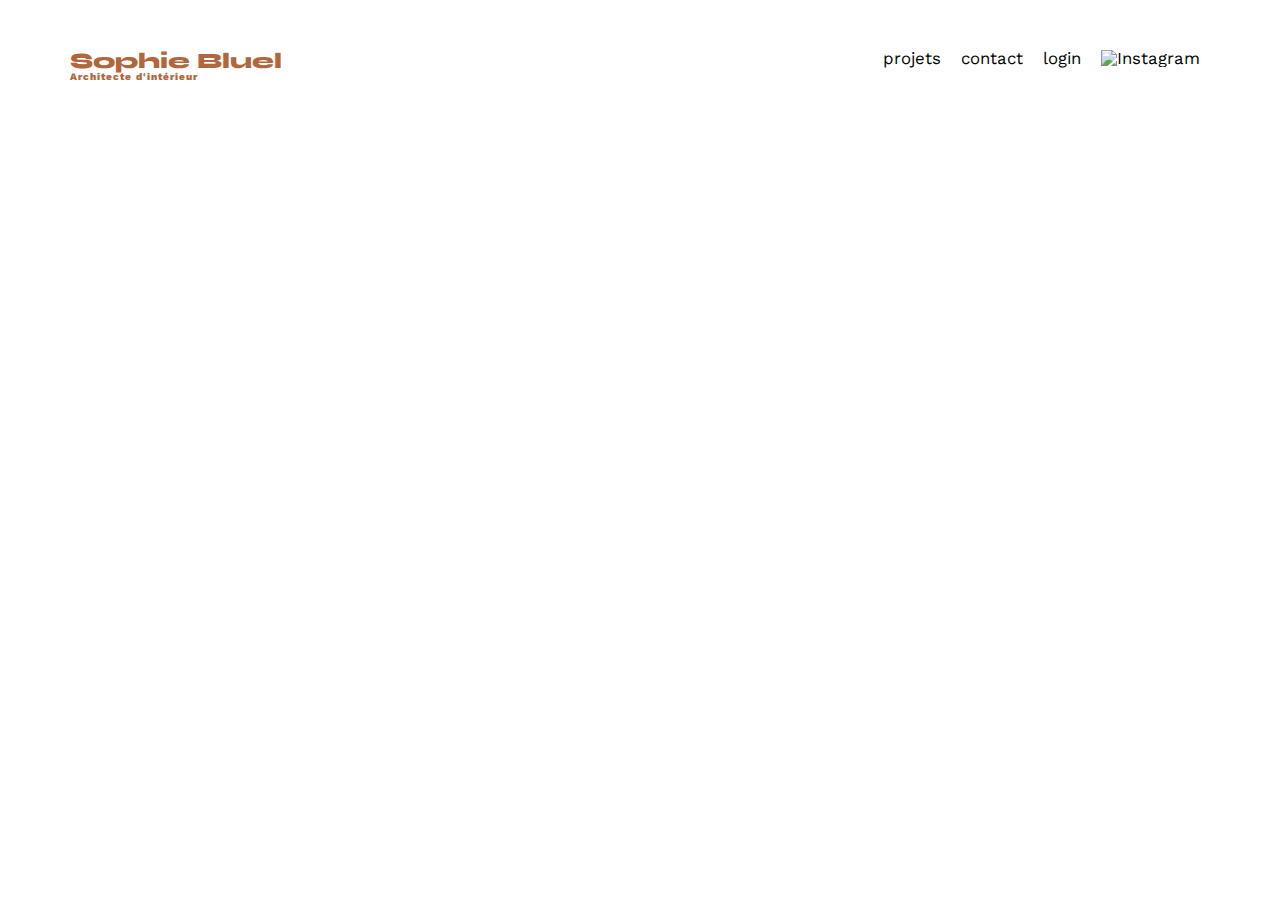
==== FrontEnd/login.html @ e05fd24e "creation page login" ====
<!DOCTYPE html>
<html lang="fr">
<head>
	<meta charset="UTF-8">
	<title>Sophie Bluel - Architecte d'intérieur</title>
	<meta name="viewport" content="width=device-width, initial-scale=1.0">
	<link rel="preconnect" href="https://fonts.googleapis.com">
	<link rel="preconnect" href="https://fonts.gstatic.com" crossorigin>
	<link href="https://fonts.googleapis.com/css2?family=Syne:wght@700;800&family=Work+Sans&display=swap" rel="stylesheet">
	<meta name="description" content="">
	<link rel="stylesheet" href="./assets/style.css">
	<script type="module" src="works.js"></script>
</head>
<body>
<header>
	<h1>Sophie Bluel <span>Architecte d'intérieur</span></h1>
	<nav>
		<ul>
			<li>projets</li>
			<li>contact</li>
			<li>login</li>
			<li><img src="./assets/icons/instagram.png" alt="Instagram"></li>
		</ul>
	</nav>
</header>
</body>
---- FrontEnd/assets/style.css ----
/* http://meyerweb.com/eric/tools/css/reset/
   v2.0 | 20110126
   License: none (public domain)
*/

html, body, div, span, applet, object, iframe,
h1, h2, h3, h4, h5, h6, p, blockquote, pre,
a, abbr, acronym, address, big, cite, code,
del, dfn, em, img, ins, kbd, q, s, samp,
small, strike, strong, sub, sup, tt, var,
b, u, i, center,
dl, dt, dd, ol, ul, li,
fieldset, form, label, legend,
table, caption, tbody, tfoot, thead, tr, th, td,
article, aside, canvas, details, embed,
figure, figcaption, footer, header, hgroup,
menu, nav, output, ruby, section, summary,
time, mark, audio, video {
	margin: 0;
	padding: 0;
	border: 0;
	font-size: 100%;
	font: inherit;
	vertical-align: baseline;
}
/* HTML5 display-role reset for older browsers */
article, aside, details, figcaption, figure,
footer, header, hgroup, menu, nav, section {
	display: block;
}
body {
	line-height: 1;
}
ol, ul {
	list-style: none;
}
blockquote, q {
	quotes: none;
}
blockquote:before, blockquote:after,
q:before, q:after {
	content: '';
	content: none;
}
table {
	border-collapse: collapse;
	border-spacing: 0;
}
/** end reset css**/
body {
	max-width: 1140px;
	margin:auto;
	font-family: 'Work Sans' ;
	font-size: 14px;
}
header {
	display: flex;
	justify-content: space-between;
	margin: 50px 0
}
section {
	margin: 50px 90px
}
.btn-filtre{
	display: flex;
	justify-content: center;
	gap: 15px;
	margin-bottom: 50px;
}
.btn-filtre button {
	background-color: white;
	font-size: 18px;
	font-family: 'Syne';
	color: #1D6154;
	border: 1px solid #1D6154;
	border-radius: 60px;
	padding: 5px 10px 5px 10px;
}
.btn-filtre .filtre-actif{
	background-color: #1D6154;
	color: white;
}
h1{
	display: flex;
	flex-direction: column;
	font-family: 'Syne';
	font-size: 22px;
	font-weight: 800;
	color: #B1663C
}

h1 > span {
	font-family: 'Work Sans';
	font-size:10px;
	letter-spacing: 0.1em;
;
}

h2{
	font-family: 'Syne';
	font-weight: 700;
	font-size: 30px;
	color: #1D6154
}
nav ul {
	display: flex;
	align-items: center;
	list-style-type: none;

}
nav li {
	padding: 0 10px;
	font-size: 1.2em;
}

li:hover {
	color: #B1663C;
}
#introduction {
	display: flex;
	align-items: center;
}
#introduction figure {
	flex: 1
}
#introduction img {
	display: block;
	/*margin: auto;*/
	width: 80%;
}

#introduction article {
	flex: 1
}
#introduction h2 {
	margin-bottom: 1em;
}

#introduction p {
	margin-bottom: 0.5em;
}
#portfolio h2 {
	text-align: center;
	margin-bottom: 1em;
}
.gallery {
	width: 100%;
	display: grid;
	grid-template-columns: 1fr 1fr 1fr;
	grid-column-gap: 20px;
	grid-row-gap: 20px;
}

.gallery img {
	width: 100%;

}
#contact {
	width: 50%;
margin: auto;
}
#contact > * {
	text-align: center;

}
#contact h2{
	margin-bottom: 20px;
}
#contact form {
	text-align: left;
	margin-top:30px;
	display: flex;
	flex-direction: column;
}

#contact input {
	height: 50px;
	font-size: 1.2em;
	border: none;
	box-shadow: 0px 4px 14px rgba(0, 0, 0, 0.09);
}
#contact label {
	margin: 2em 0 1em 0;
}
#contact textarea {
	border: none;
	box-shadow: 0px 4px 14px rgba(0, 0, 0, 0.09);
}

input[type="submit"]{
	font-family: 'Syne';
	font-weight: 700;
	color: white;
	background-color: #1D6154;
	margin : 2em auto ;
	width: 180px;
	text-align: center;
	border-radius: 60px ;
}

footer nav ul {
	display: flex;
	justify-content: flex-end;
	margin: 2em
}
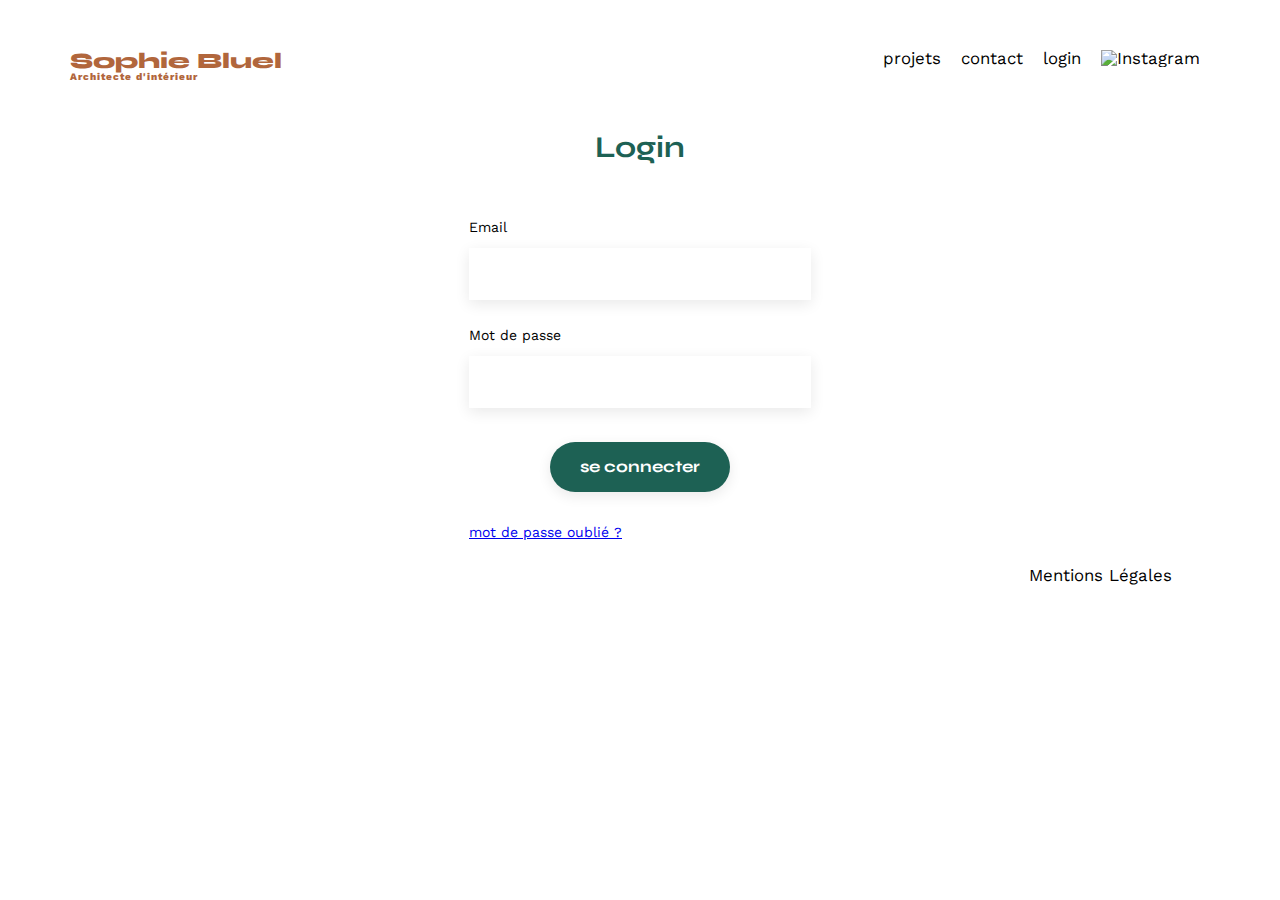
==== commit 678dc809: "commentaires js + page login" ====
--- a/FrontEnd/login.html
+++ b/FrontEnd/login.html
@@ -23,4 +23,24 @@
 		</ul>
 	</nav>
 </header>
+<main>
+    <section id="login">
+		<h2>Login</h2>
+		<form action="#" method="post">
+			<label for="email">Email</label>
+			<input type="text" name="email" id="email">
+			<label for="password">Mot de passe</label>
+			<input type="password" name="password" id="password">
+			<input type="submit" value="se connecter">
+		</form>
+        <a href="#">mot de passe oublié ?</a>
+	</section>
+    <footer>
+        <nav>
+            <ul>
+                <li>Mentions Légales</li>
+            </ul>
+        </nav>
+    </footer>
+</main>
 </body>--- a/FrontEnd/assets/style.css
+++ b/FrontEnd/assets/style.css
@@ -159,27 +159,32 @@
 	width: 50%;
 margin: auto;
 }
-#contact > * {
+#login {
+	width: 30%;
+margin: auto;
+}
+
+#contact > * ,#login > *{
 	text-align: center;
 
 }
-#contact h2{
+#contact h2, #login h2{
 	margin-bottom: 20px;
 }
-#contact form {
+#contact form, #login form {
 	text-align: left;
 	margin-top:30px;
 	display: flex;
 	flex-direction: column;
 }
 
-#contact input {
+#contact input, #login input {
 	height: 50px;
 	font-size: 1.2em;
 	border: none;
 	box-shadow: 0px 4px 14px rgba(0, 0, 0, 0.09);
 }
-#contact label {
+#contact label, #login label {
 	margin: 2em 0 1em 0;
 }
 #contact textarea {
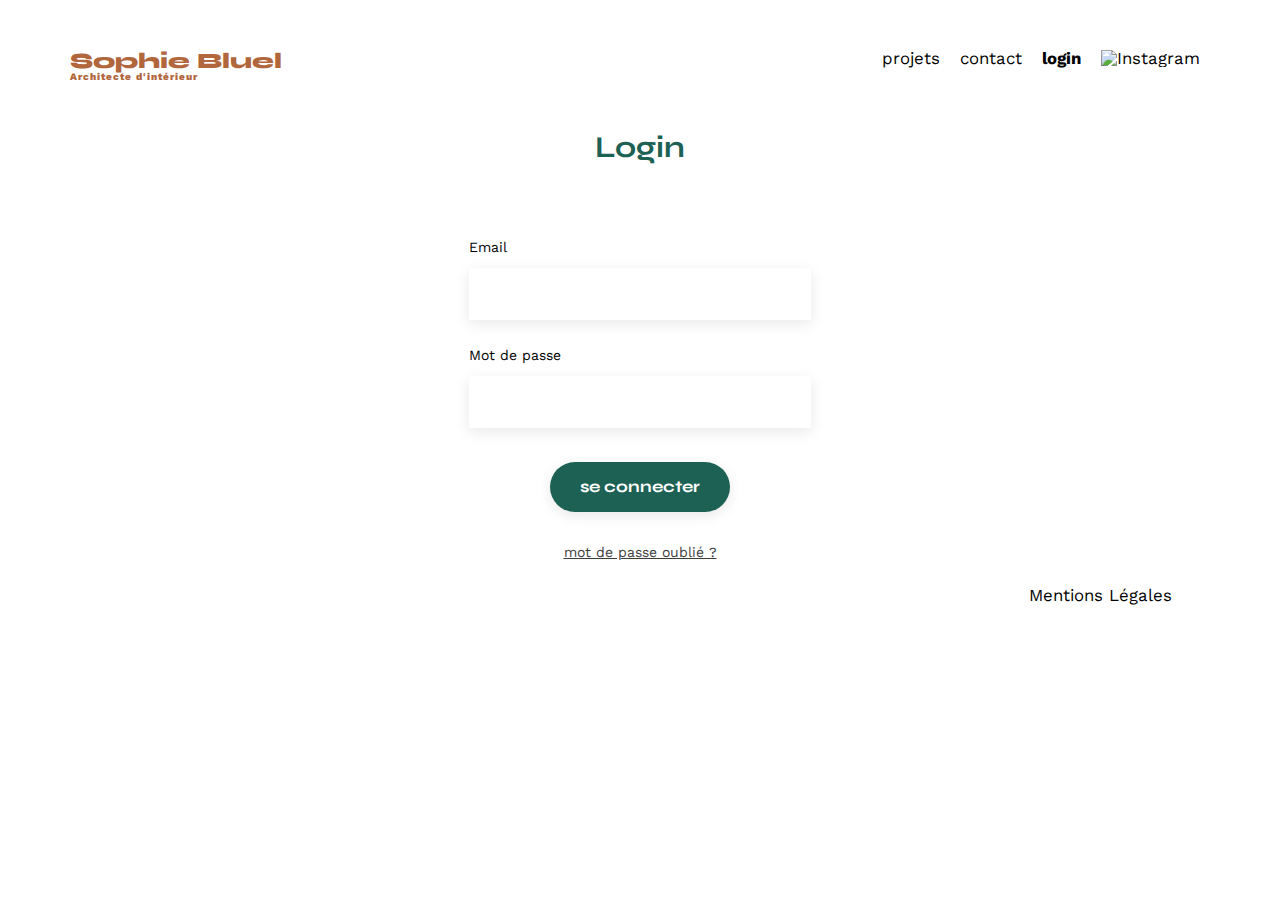
==== commit ceee871f: "page login et navigation entre pages" ====
--- a/FrontEnd/login.html
+++ b/FrontEnd/login.html
@@ -16,9 +16,9 @@
 	<h1>Sophie Bluel <span>Architecte d'intérieur</span></h1>
 	<nav>
 		<ul>
-			<li>projets</li>
-			<li>contact</li>
-			<li>login</li>
+			<li><a href="index.html">projets</a></li>
+			<li><a href="index.html#contact">contact</a></li>
+			<li><a href="login.html" class="page-active">login</a></li>
 			<li><img src="./assets/icons/instagram.png" alt="Instagram"></li>
 		</ul>
 	</nav>
--- a/FrontEnd/assets/style.css
+++ b/FrontEnd/assets/style.css
@@ -112,8 +112,11 @@
 	padding: 0 10px;
 	font-size: 1.2em;
 }
-
-li:hover {
+a{
+	color: black;
+	text-decoration: none;
+}
+a:hover { /*a voir*/
 	color: #B1663C;
 }
 #introduction {
@@ -162,8 +165,20 @@
 #login {
 	width: 30%;
 margin: auto;
-}
-
+display: flex;
+flex-direction: column;
+}
+#login a{
+	text-align: center;
+	text-decoration: underline;
+	color:#3d3d3d;
+}
+.page-active{
+	font-weight: bold;
+}
+#login a:hover{
+	color:#B1663C;
+}
 #contact > * ,#login > *{
 	text-align: center;
 
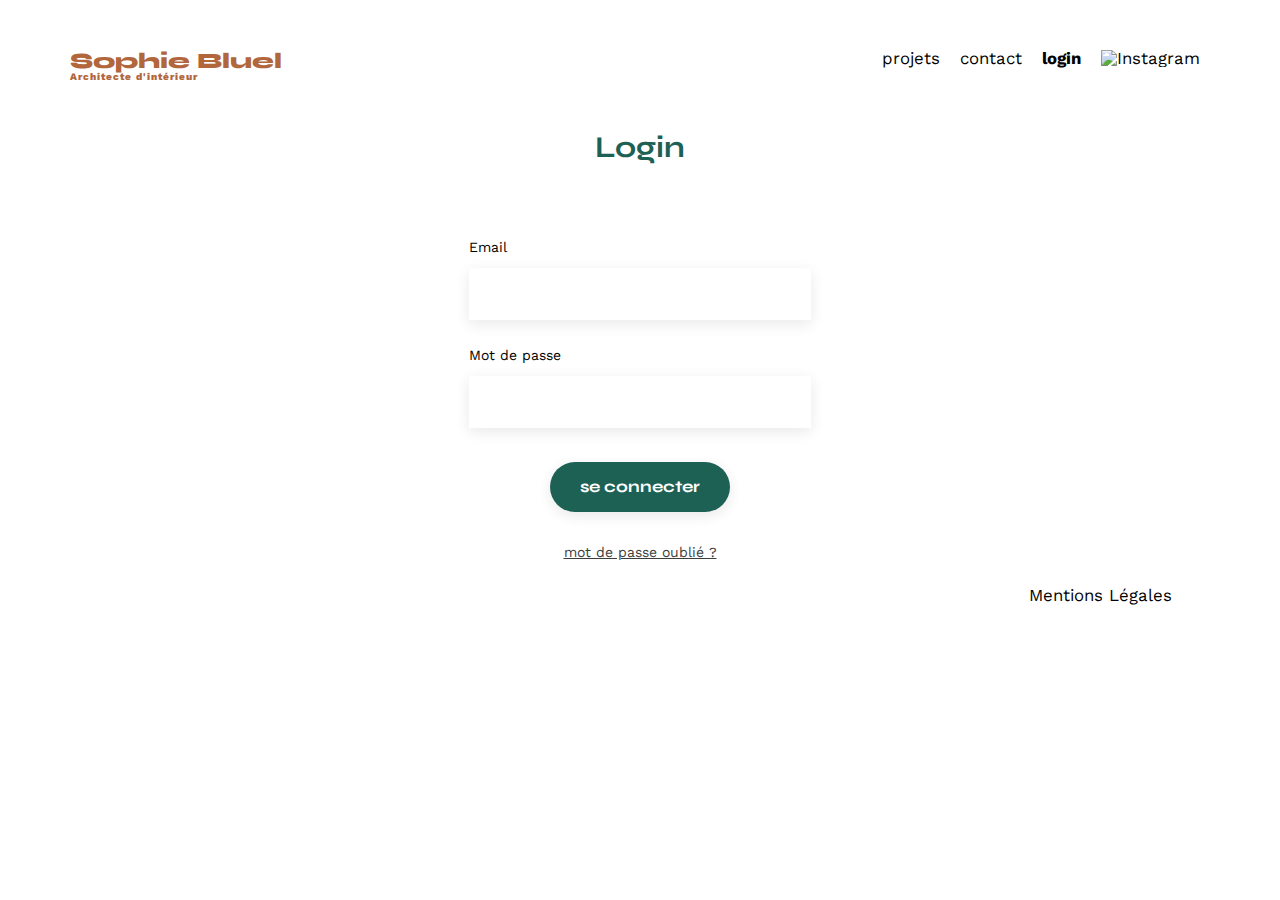
==== commit 2033a4c3: "ajout login.js" ====
--- a/FrontEnd/login.html
+++ b/FrontEnd/login.html
@@ -10,6 +10,7 @@
 	<meta name="description" content="">
 	<link rel="stylesheet" href="./assets/style.css">
 	<script type="module" src="works.js"></script>
+    <script type="module" src="login.js"></script>
 </head>
 <body>
 <header>
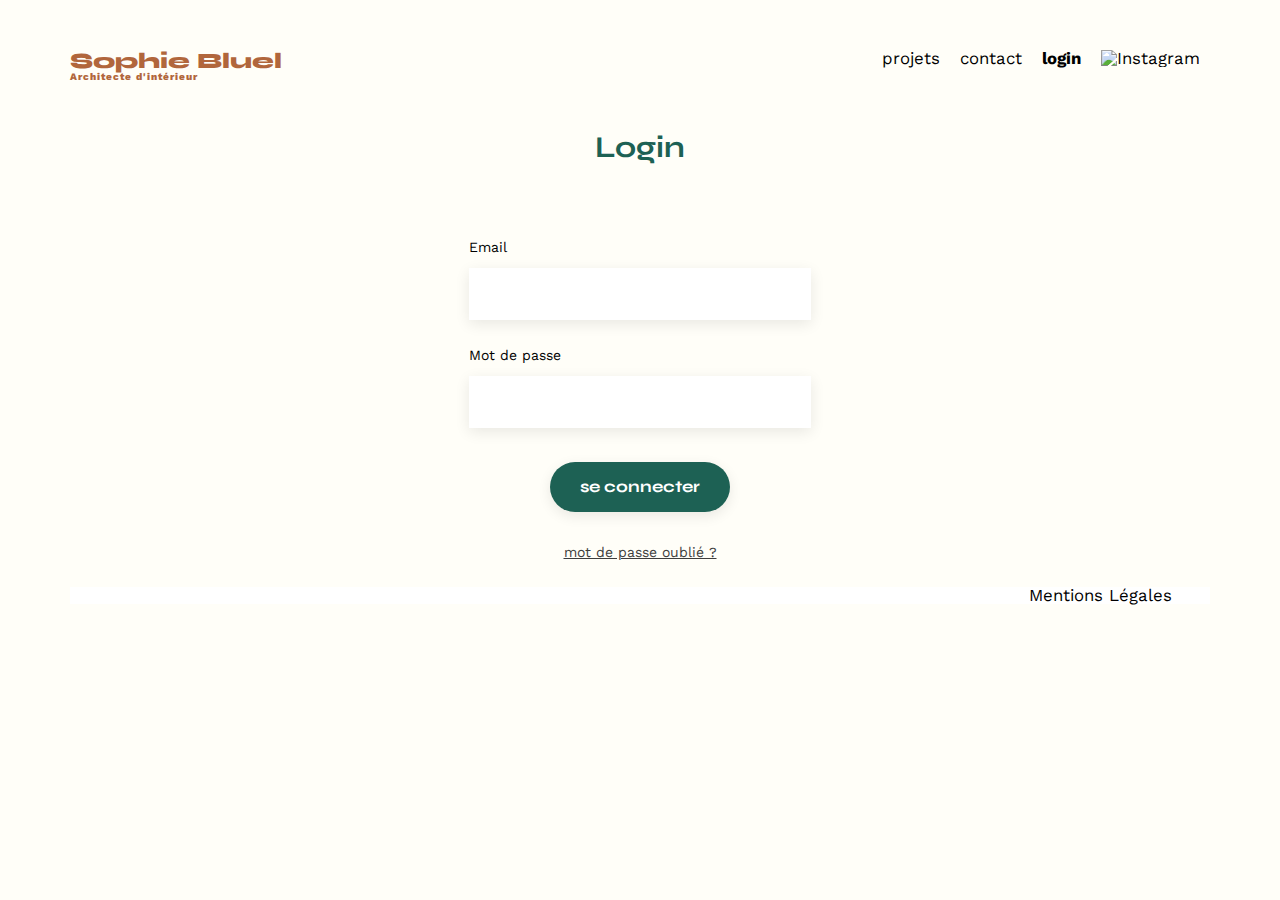
==== commit 2d3de4ac: "login token" ====
--- a/FrontEnd/login.html
+++ b/FrontEnd/login.html
@@ -27,7 +27,8 @@
 <main>
     <section id="login">
 		<h2>Login</h2>
-		<form action="#" method="post">
+		<form action="#" class="form-login">
+            
 			<label for="email">Email</label>
 			<input type="text" name="email" id="email">
 			<label for="password">Mot de passe</label>
--- a/FrontEnd/assets/style.css
+++ b/FrontEnd/assets/style.css
@@ -22,6 +22,11 @@
 	font-size: 100%;
 	font: inherit;
 	vertical-align: baseline;
+	
+	
+}
+body {
+	background-color:#FFFEF8;
 }
 /* HTML5 display-role reset for older browsers */
 article, aside, details, figcaption, figure,
@@ -179,6 +184,9 @@
 #login a:hover{
 	color:#B1663C;
 }
+.erreur-connect{
+	color: red;
+}
 #contact > * ,#login > *{
 	text-align: center;
 
@@ -217,7 +225,9 @@
 	text-align: center;
 	border-radius: 60px ;
 }
-
+footer{
+	background-color: white;
+}
 footer nav ul {
 	display: flex;
 	justify-content: flex-end;
